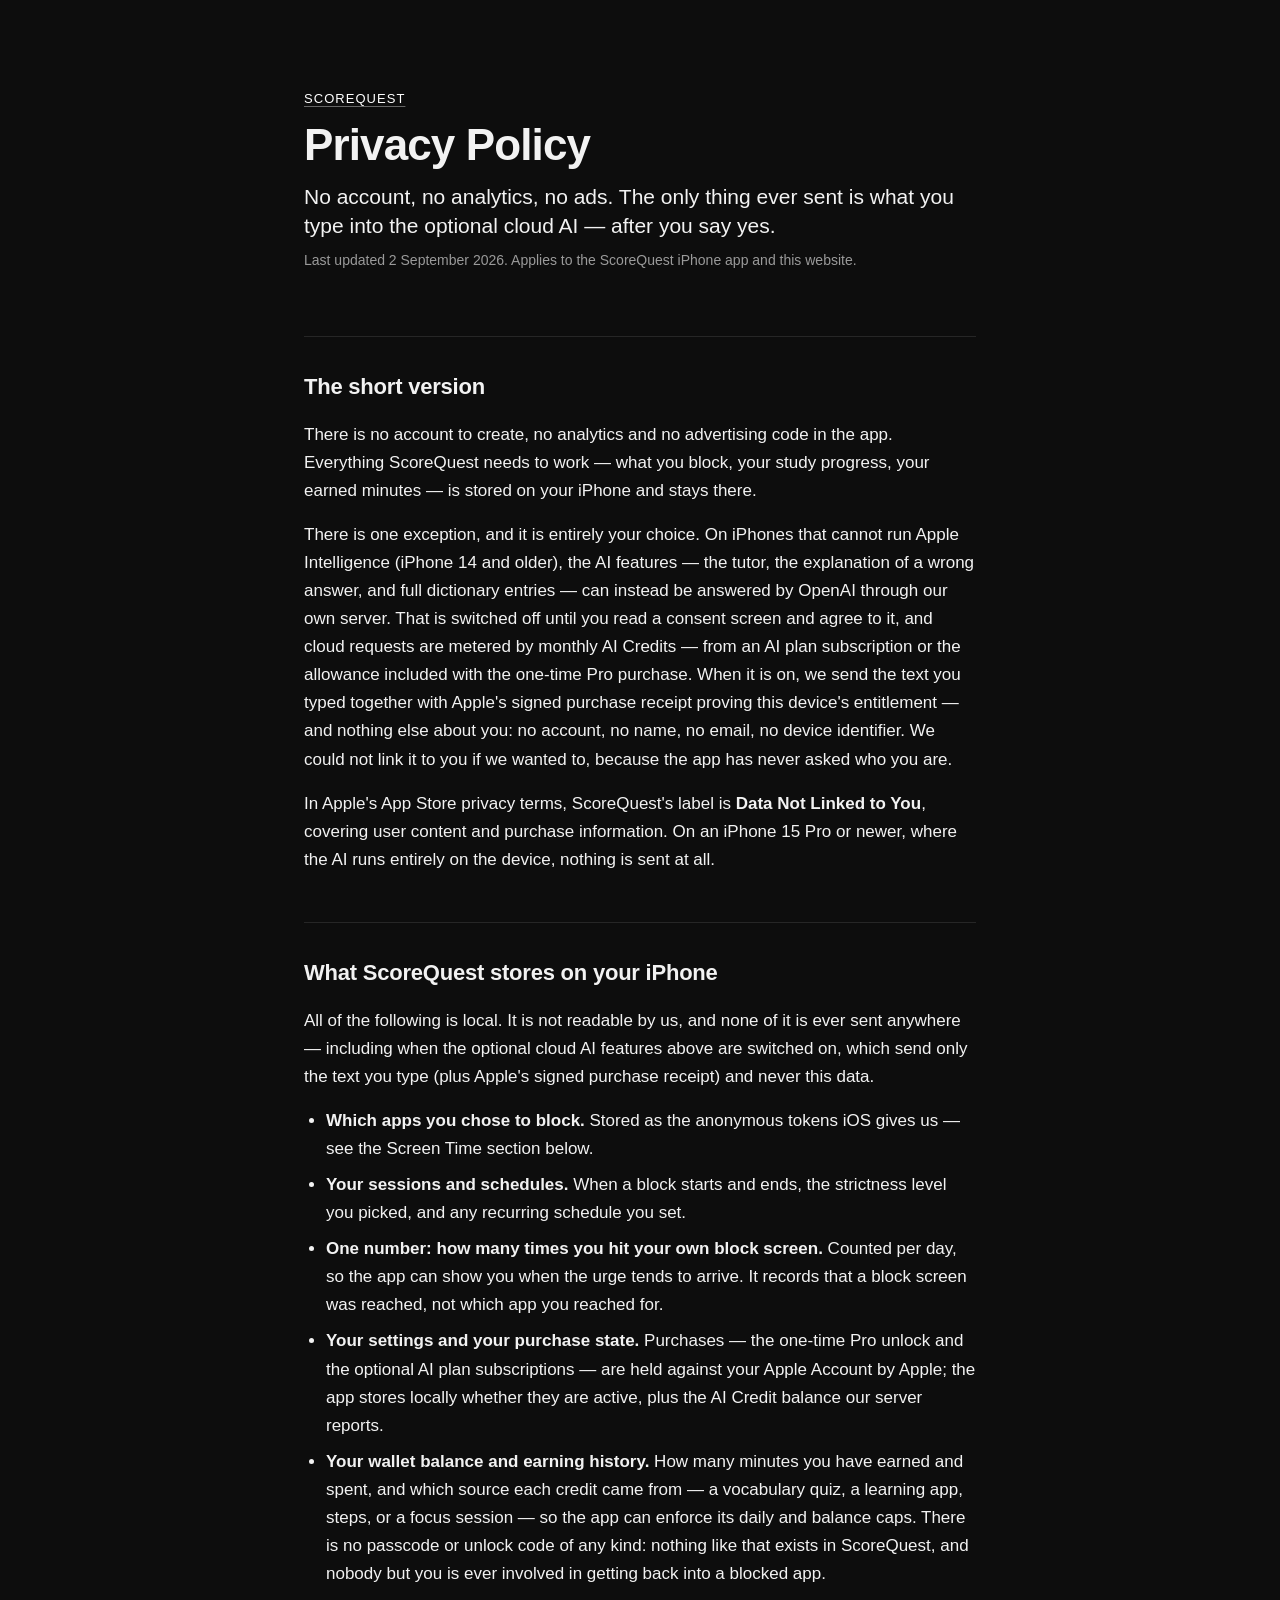
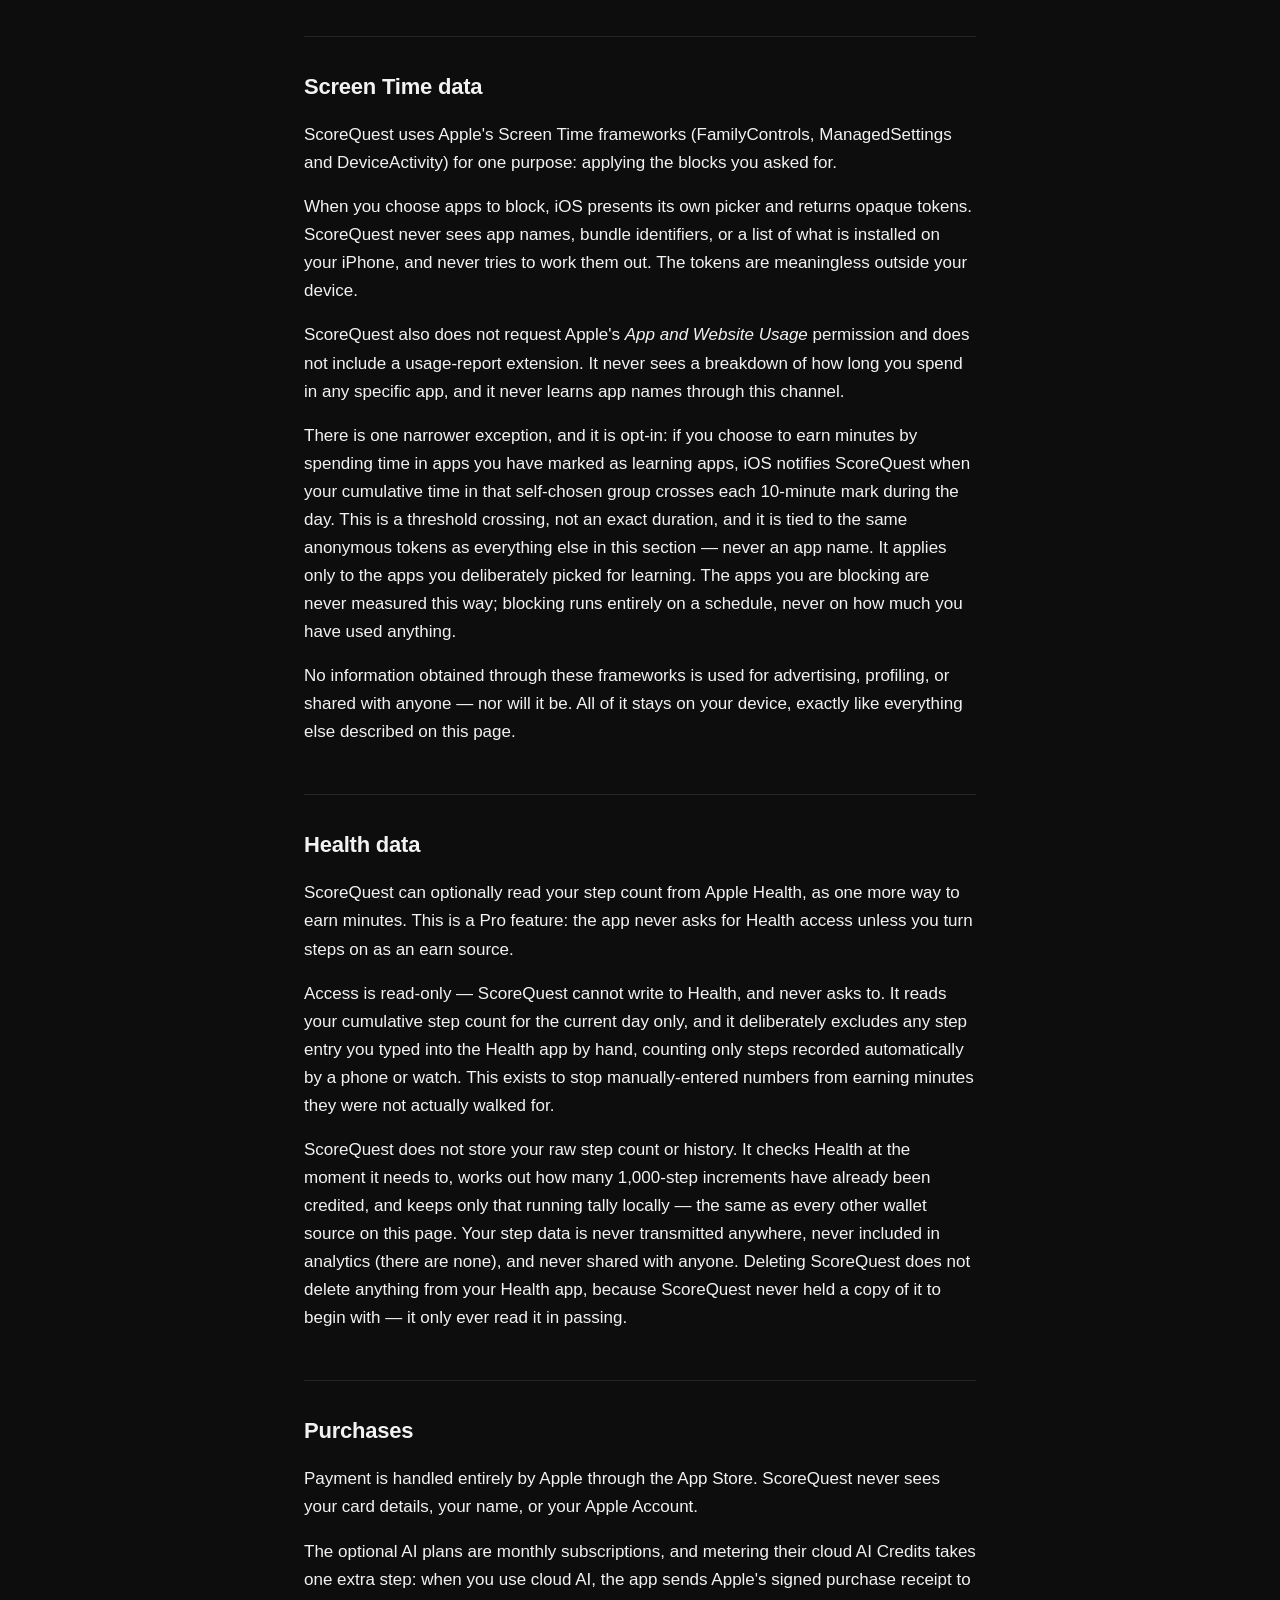
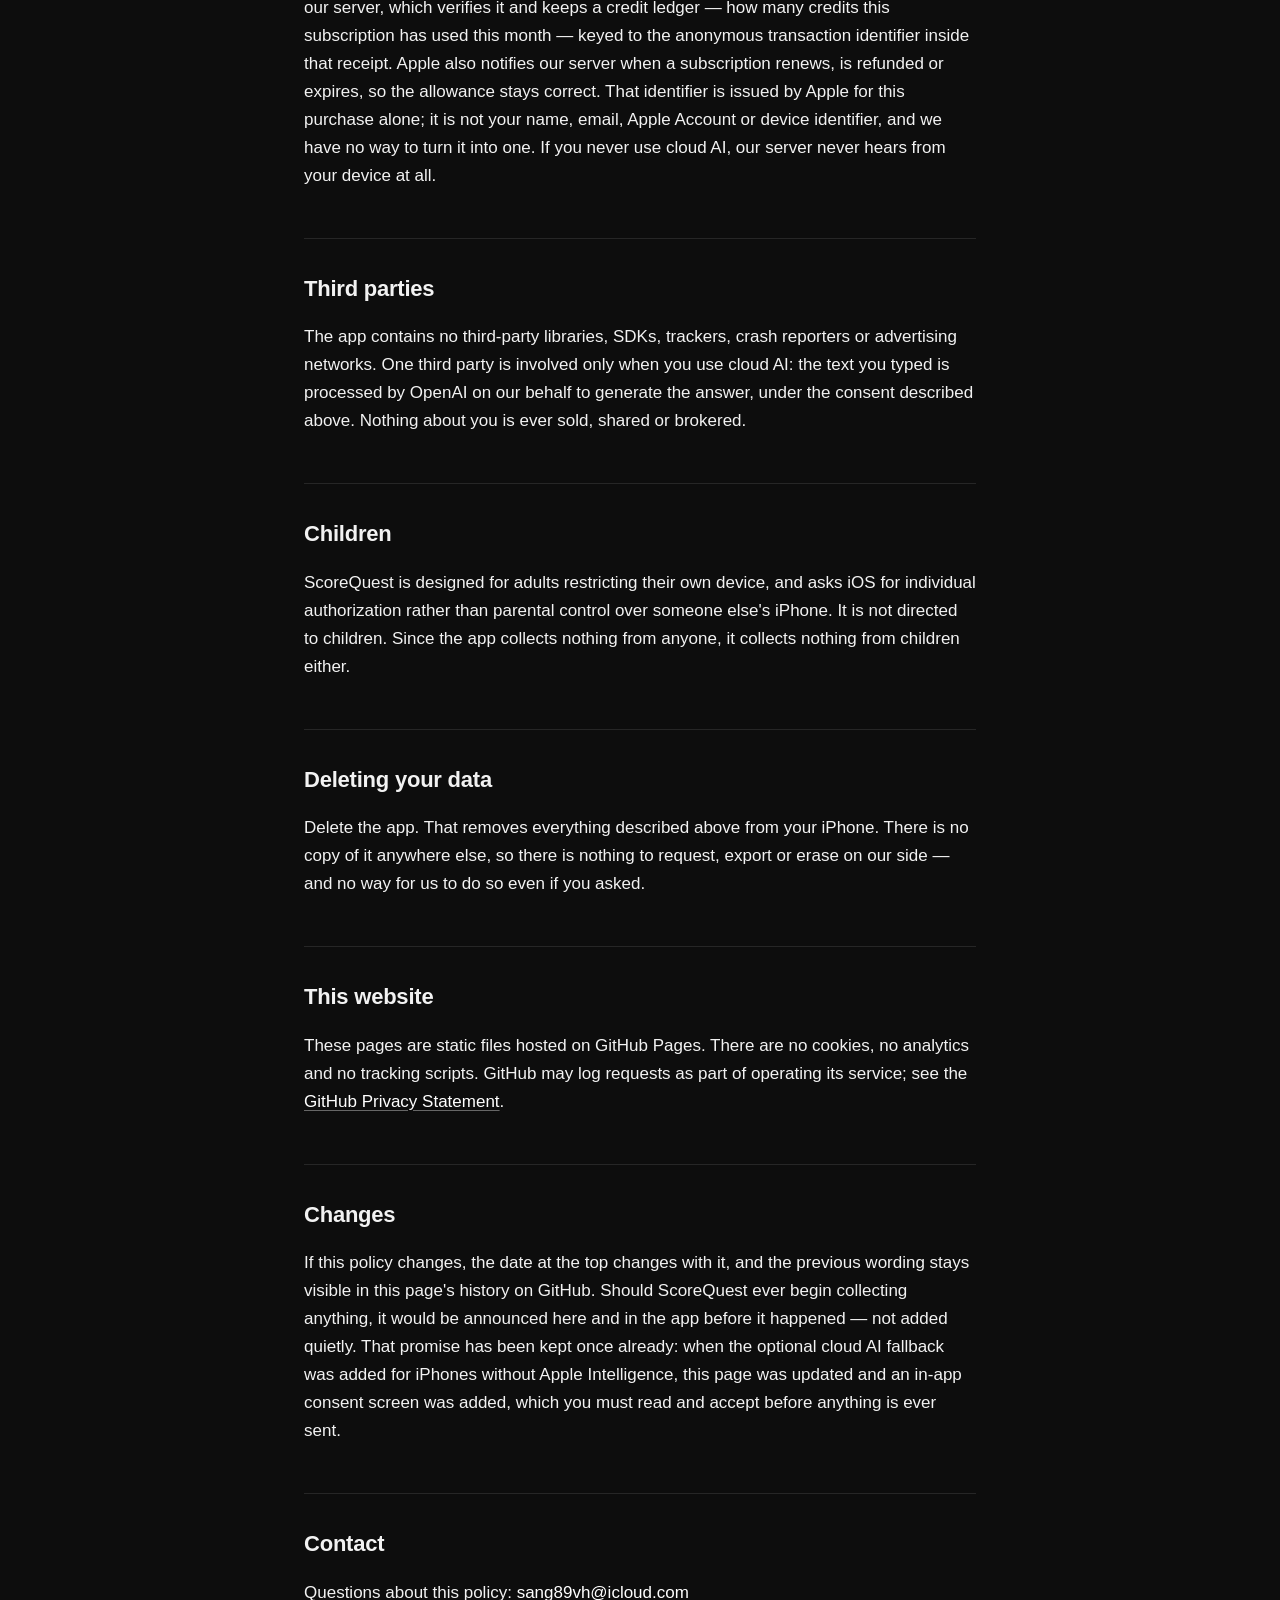
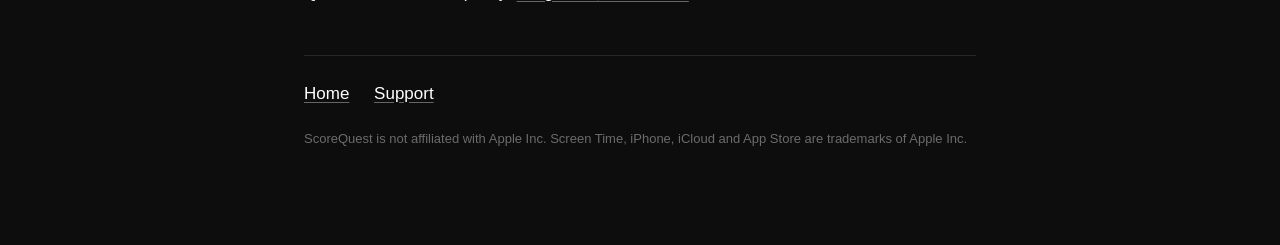
==== privacy.html @ 9ccc1c62 "ScoreQuest site: TOEIC repositioning, AI plans, updated privacy policy" ====
<!-- machine-drafted copy, updated 2026-09-02 for the AI-credit subscriptions; owner review welcome before submission -->
<!DOCTYPE html>
<html lang="en">
<head>
<meta charset="utf-8">
<meta name="viewport" content="width=device-width, initial-scale=1">
<title>Privacy Policy — ScoreQuest</title>
<meta name="description" content="ScoreQuest has no account, no analytics and no advertising. The only thing ever sent is the text you type into its optional cloud AI features.">
<link rel="stylesheet" href="style.css">
</head>
<body>

<main>

  <header>
    <p class="eyebrow"><a href="index.html">ScoreQuest</a></p>
    <h1>Privacy Policy</h1>
    <p class="tagline">No account, no analytics, no ads. The only thing ever sent is what you type into the optional cloud AI — after you say yes.</p>
    <p class="updated">Last updated 2 September 2026. Applies to the ScoreQuest iPhone app and this website.</p>
  </header>

  <section>
    <h2>The short version</h2>
    <p>
      There is no account to create, no analytics and no advertising code in the
      app. Everything ScoreQuest needs to work — what you block, your study
      progress, your earned minutes — is stored on your iPhone and stays there.
    </p>
    <p>
      There is one exception, and it is entirely your choice. On iPhones that
      cannot run Apple Intelligence (iPhone 14 and older), the AI features — the
      tutor, the explanation of a wrong answer, and full dictionary entries — can
      instead be answered by OpenAI through our own server. That is switched off
      until you read a consent screen and agree to it, and cloud requests are
      metered by monthly AI Credits — from an AI plan subscription or the
      allowance included with the one-time Pro purchase. When it is on, we send
      the text you typed together with Apple's signed purchase receipt proving
      this device's entitlement — and nothing else about you: no account, no
      name, no email, no device identifier. We could not link it to you if we
      wanted to, because the app has never asked who you are.
    </p>
    <p>
      In Apple's App Store privacy terms, ScoreQuest's label is <strong>Data Not
      Linked to You</strong>, covering user content and purchase information. On
      an iPhone 15 Pro or newer, where the AI runs entirely on the device,
      nothing is sent at all.
    </p>
  </section>

  <section>
    <h2>What ScoreQuest stores on your iPhone</h2>
    <p>
      All of the following is local. It is not readable by us, and none of it is
      ever sent anywhere — including when the optional cloud AI features above
      are switched on, which send only the text you type (plus Apple's signed
      purchase receipt) and never this data.
    </p>
    <ul>
      <li>
        <strong>Which apps you chose to block.</strong> Stored as the anonymous tokens
        iOS gives us — see the Screen Time section below.
      </li>
      <li>
        <strong>Your sessions and schedules.</strong> When a block starts and ends, the
        strictness level you picked, and any recurring schedule you set.
      </li>
      <li>
        <strong>One number: how many times you hit your own block screen.</strong>
        Counted per day, so the app can show you when the urge tends to arrive. It
        records that a block screen was reached, not which app you reached for.
      </li>
      <li>
        <strong>Your settings and your purchase state.</strong> Purchases — the
        one-time Pro unlock and the optional AI plan subscriptions — are held
        against your Apple Account by Apple; the app stores locally whether they
        are active, plus the AI Credit balance our server reports.
      </li>
      <li>
        <strong>Your wallet balance and earning history.</strong> How many minutes you
        have earned and spent, and which source each credit came from — a vocabulary
        quiz, a learning app, steps, or a focus session — so the app can enforce its
        daily and balance caps. There is no passcode or unlock code of any kind: nothing
        like that exists in ScoreQuest, and nobody but you is ever involved in getting
        back into a blocked app.
      </li>
    </ul>
  </section>

  <section>
    <h2>Screen Time data</h2>
    <p>
      ScoreQuest uses Apple's Screen Time frameworks (FamilyControls, ManagedSettings and
      DeviceActivity) for one purpose: applying the blocks you asked for.
    </p>
    <p>
      When you choose apps to block, iOS presents its own picker and returns opaque
      tokens. ScoreQuest never sees app names, bundle identifiers, or a list of what is
      installed on your iPhone, and never tries to work them out. The tokens are
      meaningless outside your device.
    </p>
    <p>
      ScoreQuest also does not request Apple's <em>App and Website Usage</em> permission
      and does not include a usage-report extension. It never sees a breakdown of how long
      you spend in any specific app, and it never learns app names through this channel.
    </p>
    <p>
      There is one narrower exception, and it is opt-in: if you choose to earn minutes by
      spending time in apps you have marked as learning apps, iOS notifies ScoreQuest
      when your cumulative time in that self-chosen group crosses each 10-minute mark
      during the day. This is a threshold crossing, not an exact duration, and it is tied
      to the same anonymous tokens as everything else in this section — never an app name.
      It applies only to the apps you deliberately picked for learning. The apps you are
      blocking are never measured this way; blocking runs entirely on a schedule, never on
      how much you have used anything.
    </p>
    <p>
      No information obtained through these frameworks is used for advertising,
      profiling, or shared with anyone — nor will it be. All of it stays on your device,
      exactly like everything else described on this page.
    </p>
  </section>

  <section>
    <h2>Health data</h2>
    <p>
      ScoreQuest can optionally read your step count from Apple Health, as one more way
      to earn minutes. This is a Pro feature: the app never asks for Health access unless
      you turn steps on as an earn source.
    </p>
    <p>
      Access is read-only — ScoreQuest cannot write to Health, and never asks to. It
      reads your cumulative step count for the current day only, and it deliberately
      excludes any step entry you typed into the Health app by hand, counting only steps
      recorded automatically by a phone or watch. This exists to stop manually-entered
      numbers from earning minutes they were not actually walked for.
    </p>
    <p>
      ScoreQuest does not store your raw step count or history. It checks Health at the
      moment it needs to, works out how many 1,000-step increments have already been
      credited, and keeps only that running tally locally — the same as every other
      wallet source on this page. Your step data is never transmitted anywhere, never
      included in analytics (there are none), and never shared with anyone. Deleting
      ScoreQuest does not delete anything from your Health app, because ScoreQuest
      never held a copy of it to begin with — it only ever read it in passing.
    </p>
  </section>

  <section>
    <h2>Purchases</h2>
    <p>
      Payment is handled entirely by Apple through the App Store. ScoreQuest never sees
      your card details, your name, or your Apple Account.
    </p>
    <p>
      The optional AI plans are monthly subscriptions, and metering their cloud AI
      Credits takes one extra step: when you use cloud AI, the app sends Apple's
      signed purchase receipt to our server, which verifies it and keeps a credit
      ledger — how many credits this subscription has used this month — keyed to the
      anonymous transaction identifier inside that receipt. Apple also notifies our
      server when a subscription renews, is refunded or expires, so the allowance
      stays correct. That identifier is issued by Apple for this purchase alone; it
      is not your name, email, Apple Account or device identifier, and we have no
      way to turn it into one. If you never use cloud AI, our server never hears
      from your device at all.
    </p>
  </section>

  <section>
    <h2>Third parties</h2>
    <p>
      The app contains no third-party libraries, SDKs, trackers, crash reporters or
      advertising networks. One third party is involved only when you use cloud AI:
      the text you typed is processed by OpenAI on our behalf to generate the answer,
      under the consent described above. Nothing about you is ever sold, shared or
      brokered.
    </p>
  </section>

  <section>
    <h2>Children</h2>
    <p>
      ScoreQuest is designed for adults restricting their own device, and asks iOS for
      individual authorization rather than parental control over someone else's
      iPhone. It is not directed to children. Since the app collects nothing from
      anyone, it collects nothing from children either.
    </p>
  </section>

  <section>
    <h2>Deleting your data</h2>
    <p>
      Delete the app. That removes everything described above from your iPhone. There
      is no copy of it anywhere else, so there is nothing to request, export or erase
      on our side — and no way for us to do so even if you asked.
    </p>
  </section>

  <section>
    <h2>This website</h2>
    <p>
      These pages are static files hosted on GitHub Pages. There are no cookies, no
      analytics and no tracking scripts. GitHub may log requests as part of operating
      its service; see the
      <a href="https://docs.github.com/site-policy/privacy-policies/github-general-privacy-statement">GitHub Privacy Statement</a>.
    </p>
  </section>

  <section>
    <h2>Changes</h2>
    <p>
      If this policy changes, the date at the top changes with it, and the previous
      wording stays visible in this page's history on GitHub. Should ScoreQuest ever
      begin collecting anything, it would be announced here and in the app before it
      happened — not added quietly. That promise has been kept once already: when the
      optional cloud AI fallback was added for iPhones without Apple Intelligence,
      this page was updated and an in-app consent screen was added, which you must
      read and accept before anything is ever sent.
    </p>
  </section>

  <section>
    <h2>Contact</h2>
    <p>
      Questions about this policy: <a href="mailto:sang89vh@icloud.com">sang89vh@icloud.com</a>
    </p>
  </section>

  <footer>
    <nav>
      <a href="index.html">Home</a>
      <a href="support.html">Support</a>
    </nav>
    <p class="fine">ScoreQuest is not affiliated with Apple Inc. Screen Time, iPhone, iCloud and App Store are trademarks of Apple Inc.</p>
  </footer>

</main>

</body>
</html>
---- style.css ----
/* One stylesheet for all three pages. No build step, no dependencies. */

:root {
  --bg: #0d0d0d;
  --fg: #f2f2f2;
  --muted: #9a9a9a;
  --rule: #262626;
  --link: #ffffff;
}

* { box-sizing: border-box; }

html {
  -webkit-text-size-adjust: 100%;
}

body {
  margin: 0;
  padding: 0 24px 96px;
  background: var(--bg);
  color: var(--fg);
  font: 17px/1.65 -apple-system, BlinkMacSystemFont, "Segoe UI", Roboto, Helvetica, Arial, sans-serif;
  -webkit-font-smoothing: antialiased;
}

main {
  max-width: 42rem;
  margin: 0 auto;
}

header {
  padding: 88px 0 16px;
}

.eyebrow {
  margin: 0 0 12px;
  color: var(--muted);
  font-size: 13px;
  letter-spacing: 0.08em;
  text-transform: uppercase;
}

h1 {
  margin: 0;
  font-size: 44px;
  line-height: 1.1;
  letter-spacing: -0.02em;
  font-weight: 700;
}

.tagline {
  margin: 12px 0 0;
  font-size: 21px;
  line-height: 1.4;
  color: var(--fg);
}

.status {
  margin: 20px 0 0;
  display: inline-block;
  padding: 5px 11px;
  border: 1px solid var(--rule);
  border-radius: 999px;
  color: var(--muted);
  font-size: 13px;
}

section {
  border-top: 1px solid var(--rule);
  margin-top: 48px;
  padding-top: 32px;
}

h2 {
  margin: 0 0 16px;
  font-size: 22px;
  letter-spacing: -0.01em;
  font-weight: 650;
}

h3 {
  margin: 32px 0 8px;
  font-size: 17px;
  font-weight: 650;
}

p { margin: 0 0 16px; }
p:last-child { margin-bottom: 0; }

ul {
  margin: 0 0 16px;
  padding-left: 22px;
}

li { margin-bottom: 8px; }

strong { font-weight: 650; }

a {
  color: var(--link);
  text-decoration: underline;
  text-underline-offset: 3px;
  text-decoration-color: #666;
}

a:hover { text-decoration-color: var(--link); }

/* Honest limits — set apart, not hidden. */
.limits p { color: var(--muted); }

/* Visible to screen readers only — for the empty corner cell of the comparison
   table, which needs a name it would be noise to draw. */
.sr-only {
  position: absolute;
  width: 1px;
  height: 1px;
  overflow: hidden;
  clip: rect(0 0 0 0);
  clip-path: inset(50%);
  white-space: nowrap;
}

/* Comparison table. A real table while there is room for one; below 700px each
   row restacks into a labelled block, because three columns of prose is not
   something a 375px screen can hold. The labels come from data-col so the
   stacked version still says which side it is quoting. */
.compare table {
  width: 100%;
  border-collapse: collapse;
  margin: 0;
  font-size: 15px;
  line-height: 1.55;
}

.compare th,
.compare td {
  border-top: 1px solid var(--rule);
  padding: 13px 16px 13px 0;
  text-align: left;
  vertical-align: top;
}

.compare thead th {
  border-top: 0;
  padding-top: 0;
  color: var(--muted);
  font-size: 13px;
  font-weight: 650;
  letter-spacing: 0.04em;
  text-transform: uppercase;
}

.compare tbody th {
  width: 28%;
  font-weight: 650;
}

.compare th:last-child,
.compare td:last-child { padding-right: 0; }

/* The row the whole page turns on. Background only — deliberately NOT dimming
   the Screen Time cell. Greying out the other side in the one row that decides
   the sale is the kind of thumb-on-the-scale this page spends §9.3 arguing
   against; the bold "You." / "Someone else." carries the contrast honestly. */
.compare tr.key th,
.compare tr.key td { background: #151515; }

/* §9.3 — this has to read at full size and full contrast. A comparison that
   only ever wins is one nobody believes. */
.compare h3 { margin-top: 40px; }

@media (max-width: 700px) {
  .compare table,
  .compare tbody,
  .compare tr,
  .compare th,
  .compare td { display: block; }

  .compare thead { display: none; }

  .compare tr {
    border-top: 1px solid var(--rule);
    padding: 18px 0 6px;
  }

  .compare tbody th {
    width: auto;
    border-top: 0;
    padding: 0 0 12px;
    font-size: 17px;
  }

  .compare td {
    border-top: 0;
    padding: 0 0 14px;
  }

  .compare tr.key th,
  .compare tr.key td { background: none; }

  .compare td::before {
    content: attr(data-col);
    display: block;
    margin-bottom: 3px;
    color: var(--muted);
    font-size: 12px;
    letter-spacing: 0.06em;
    text-transform: uppercase;
  }
}

.updated {
  color: var(--muted);
  font-size: 14px;
  margin-top: 8px;
}

footer {
  border-top: 1px solid var(--rule);
  margin-top: 48px;
  padding-top: 24px;
}

footer nav a { margin-right: 20px; }

.fine {
  margin-top: 20px;
  color: #6b6b6b;
  font-size: 13px;
}

@media (max-width: 480px) {
  header { padding-top: 56px; }
  h1 { font-size: 34px; }
  .tagline { font-size: 19px; }
}
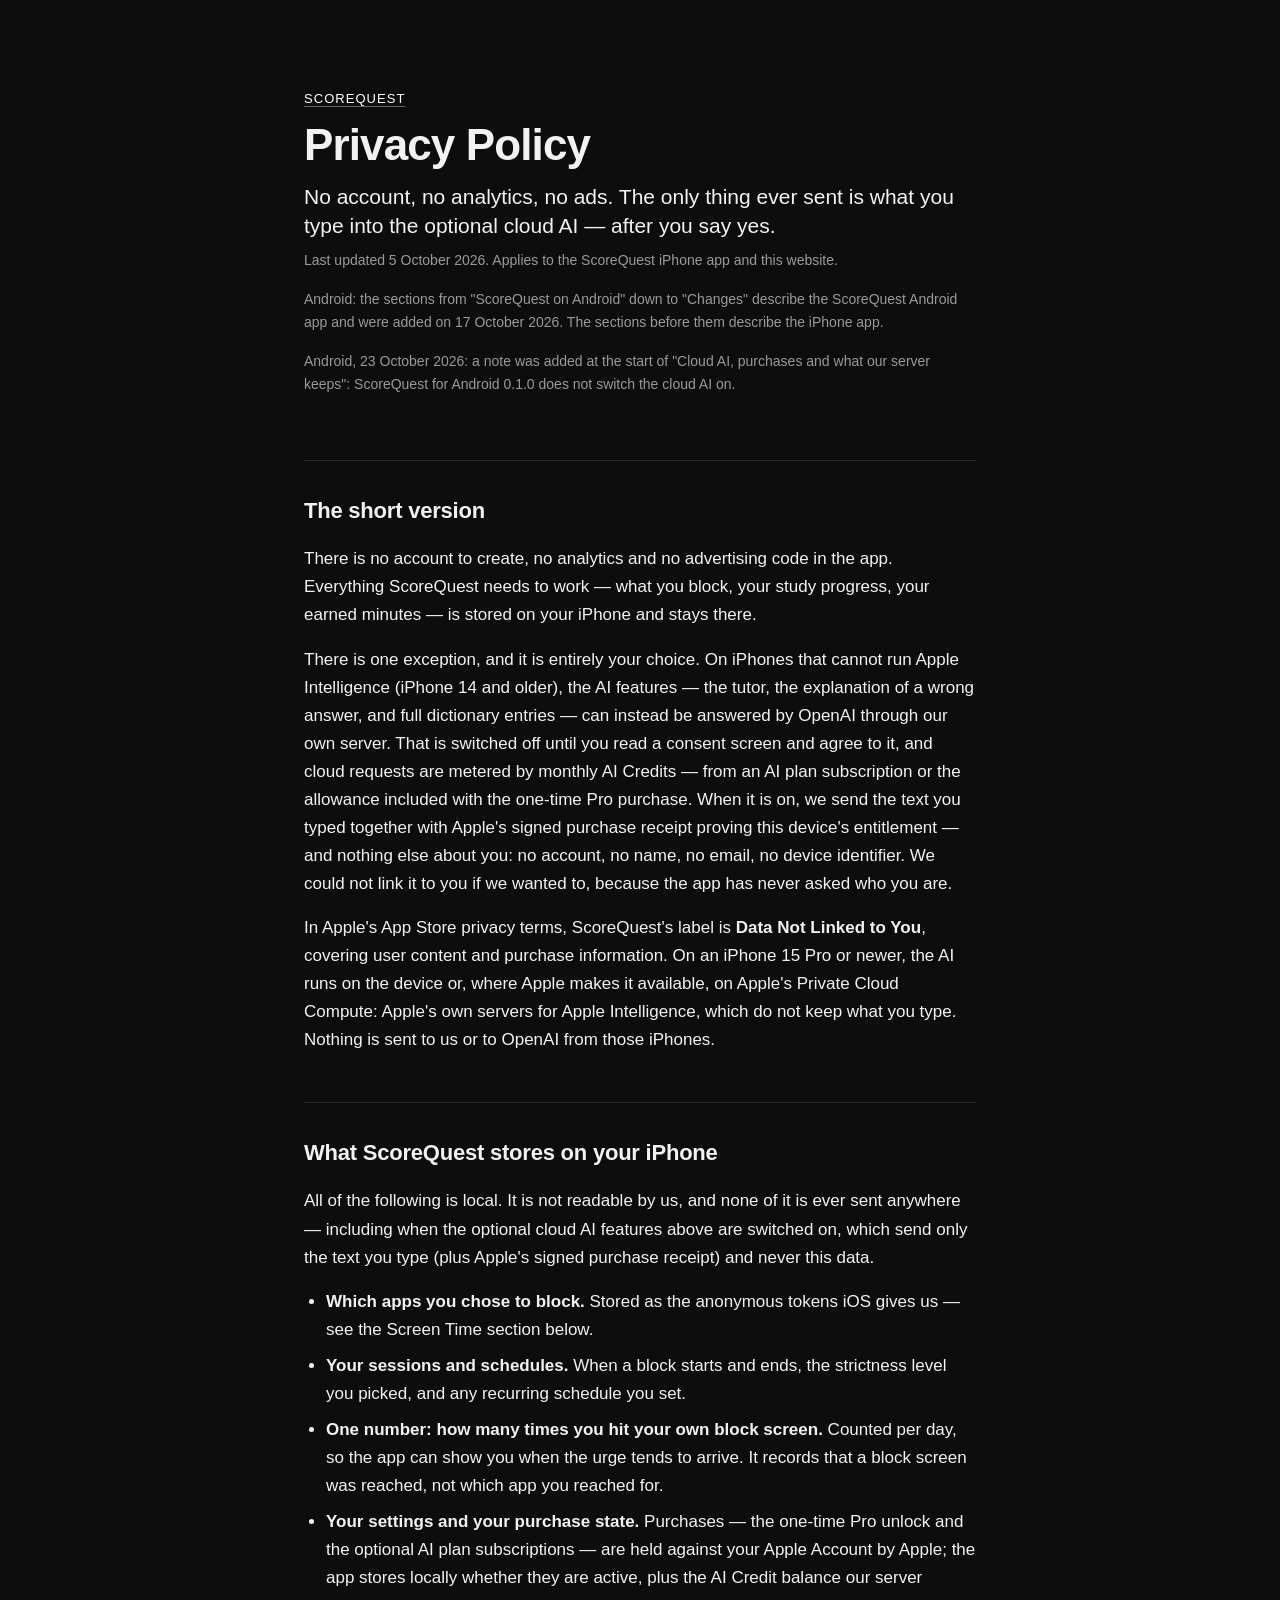
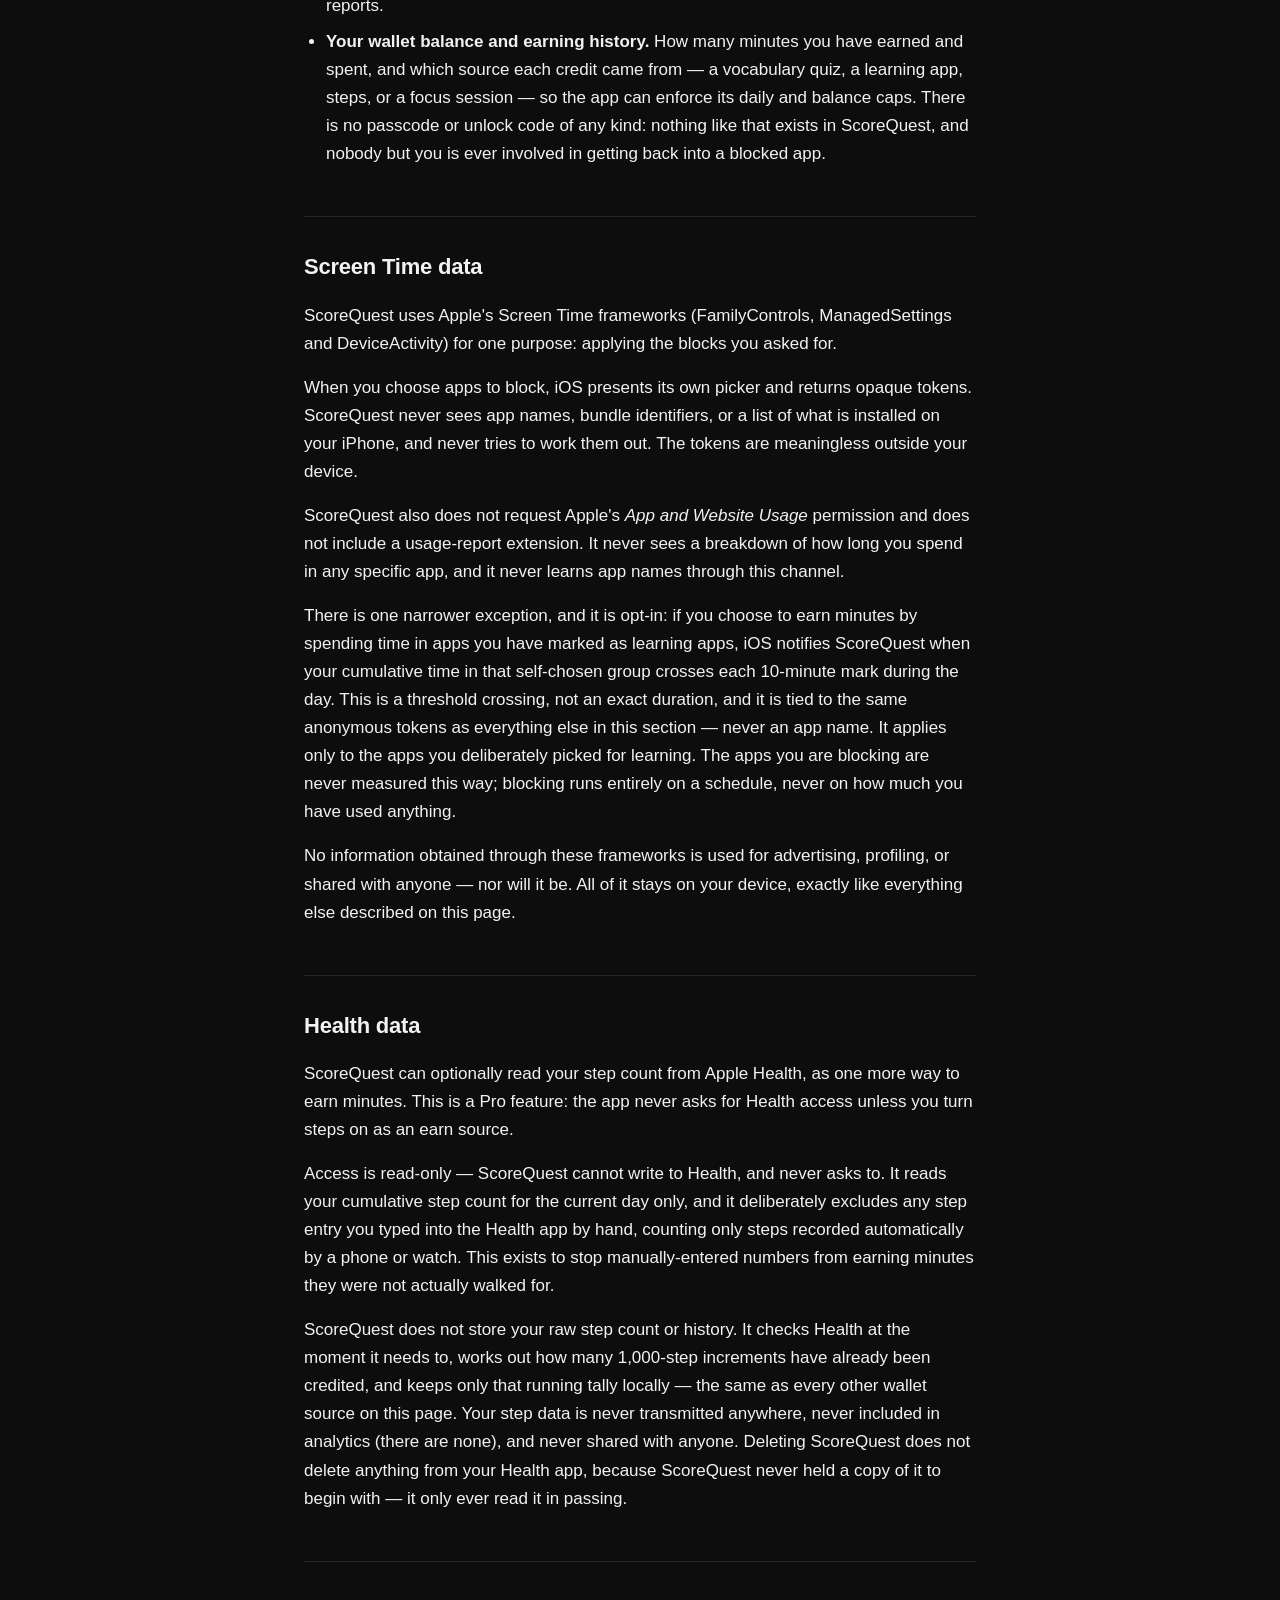
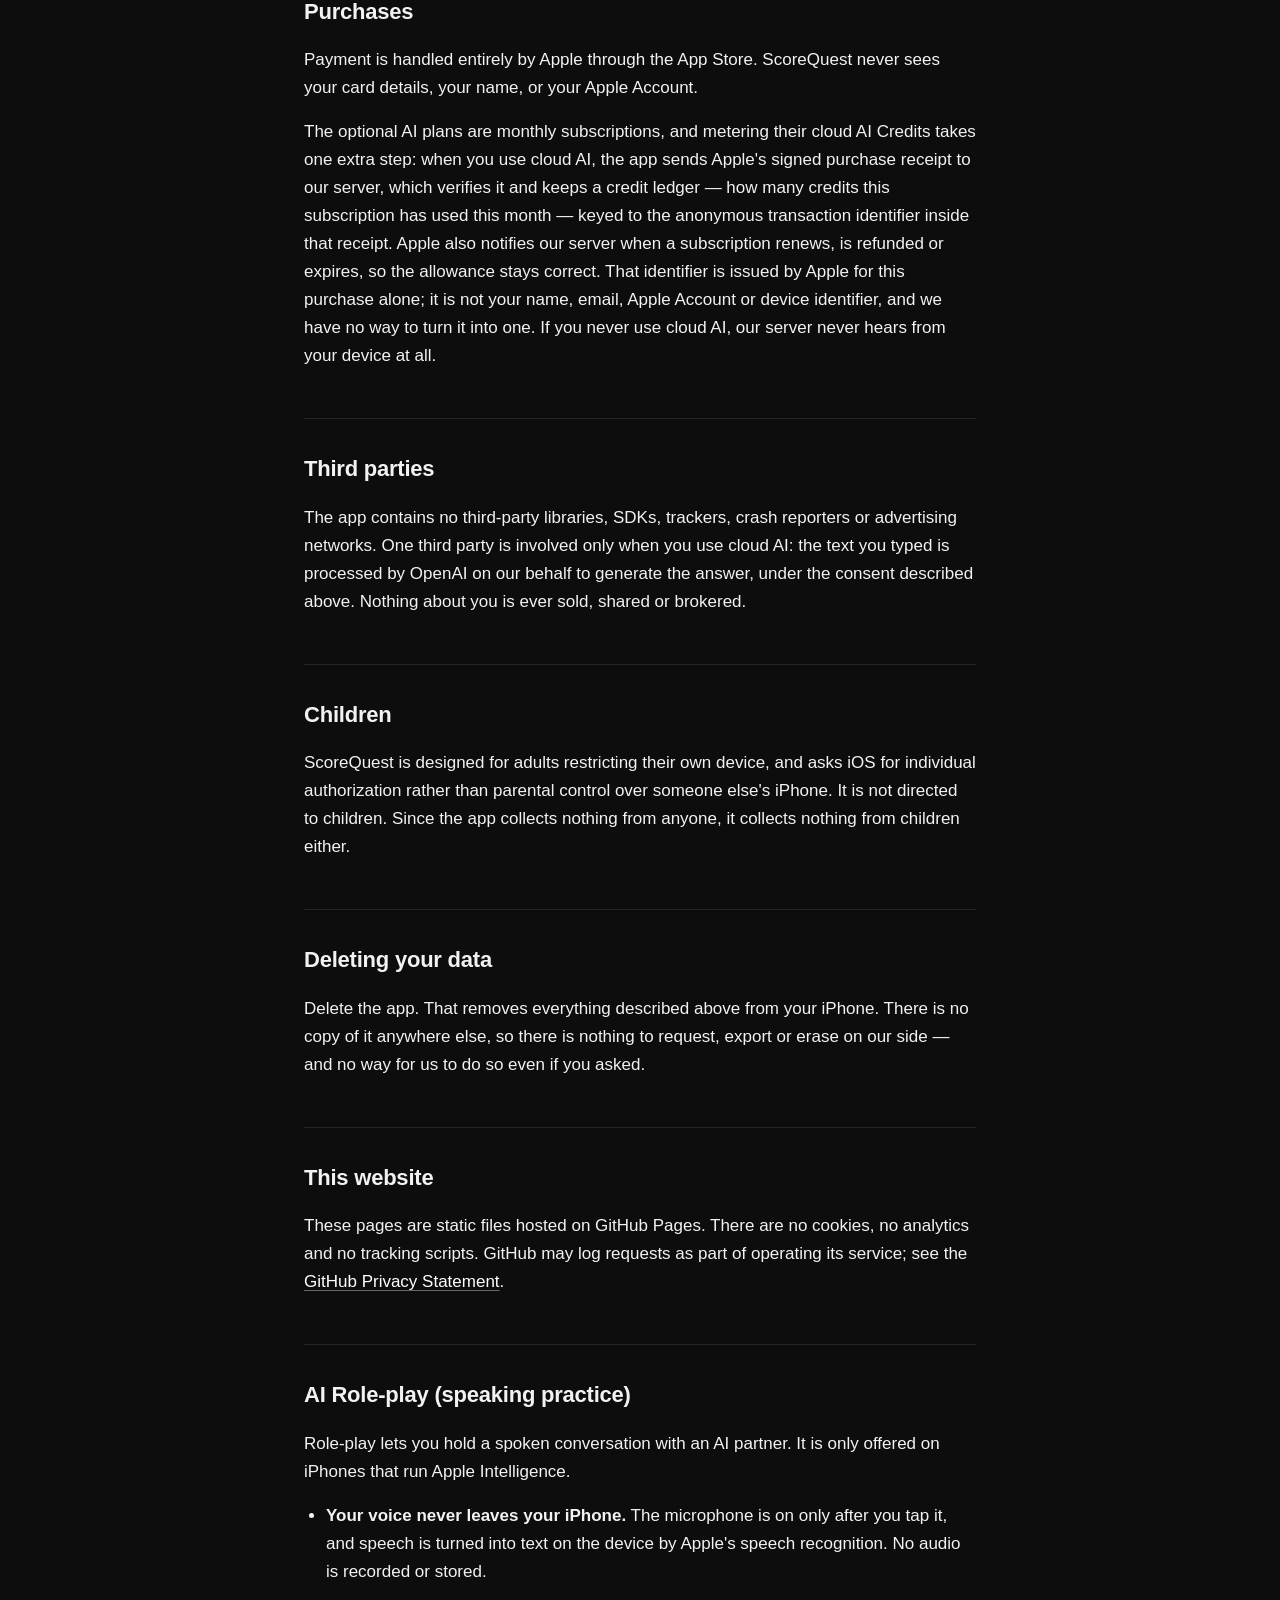
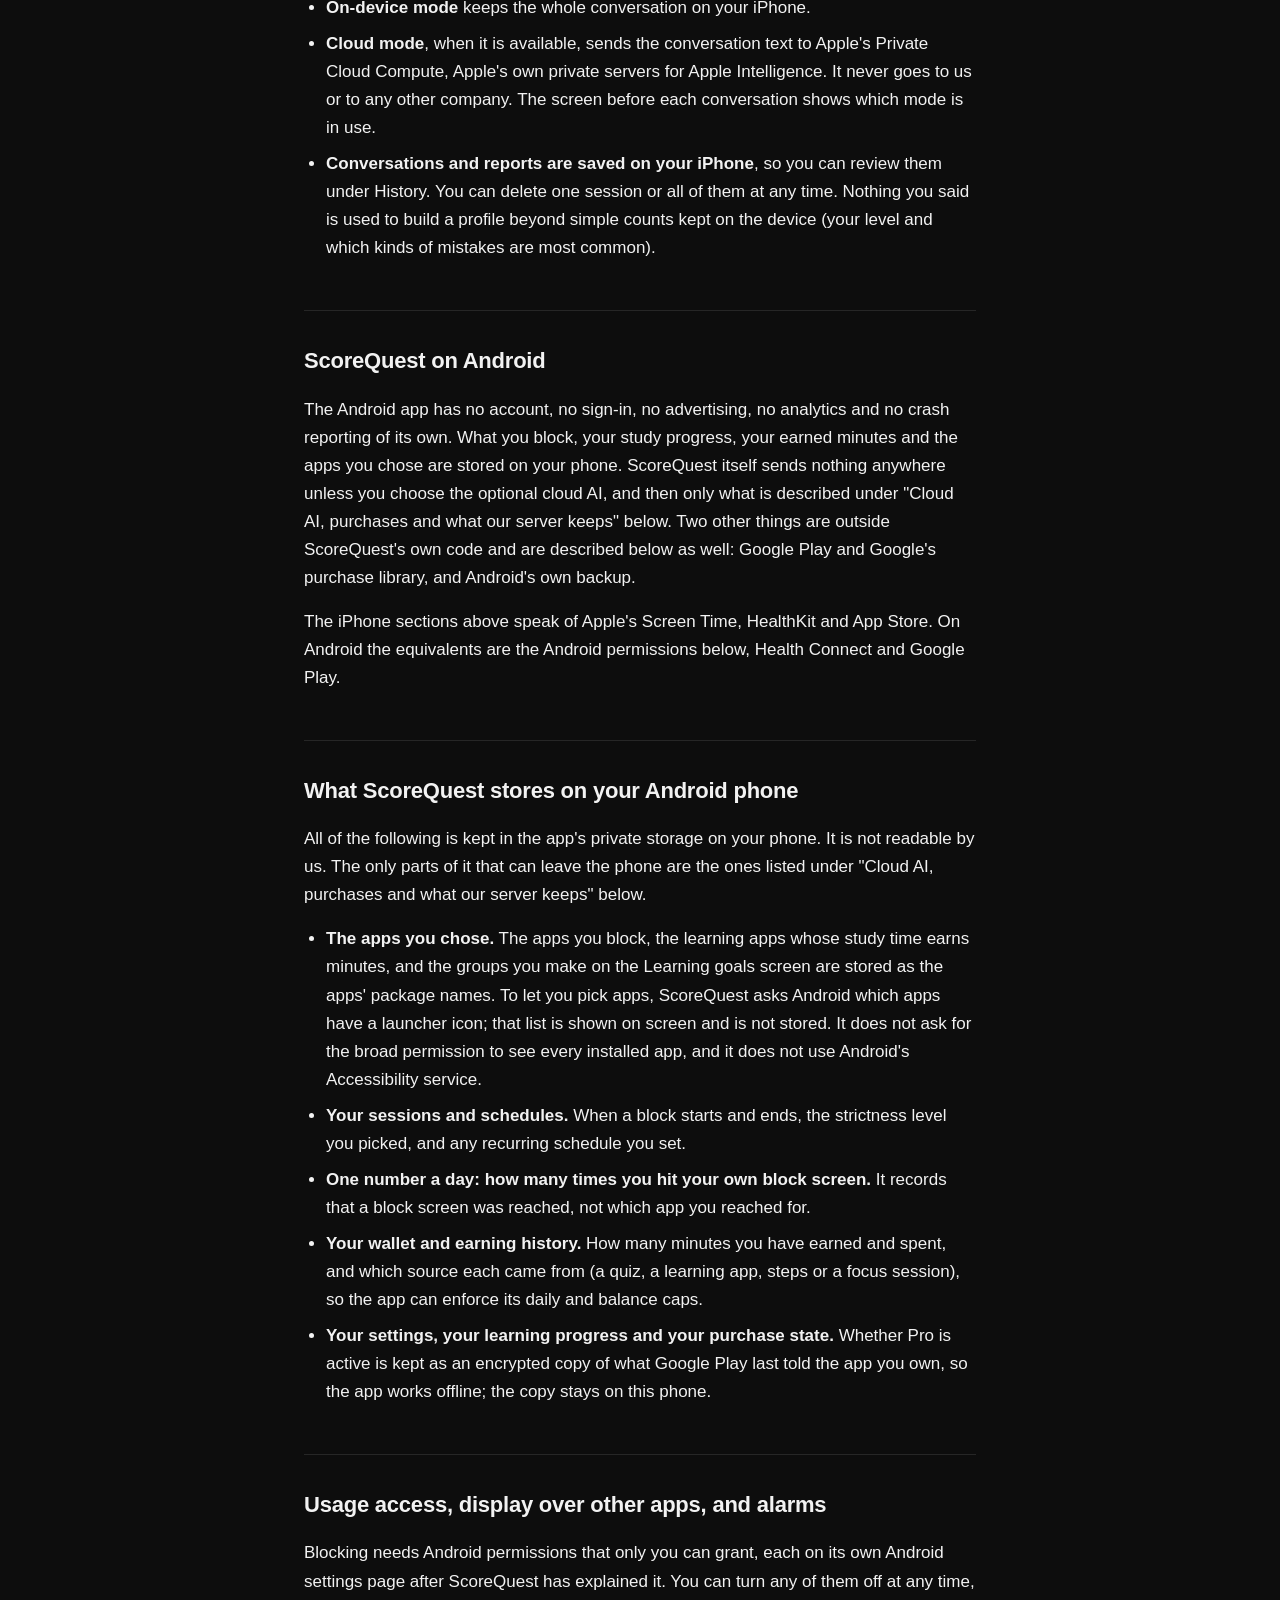
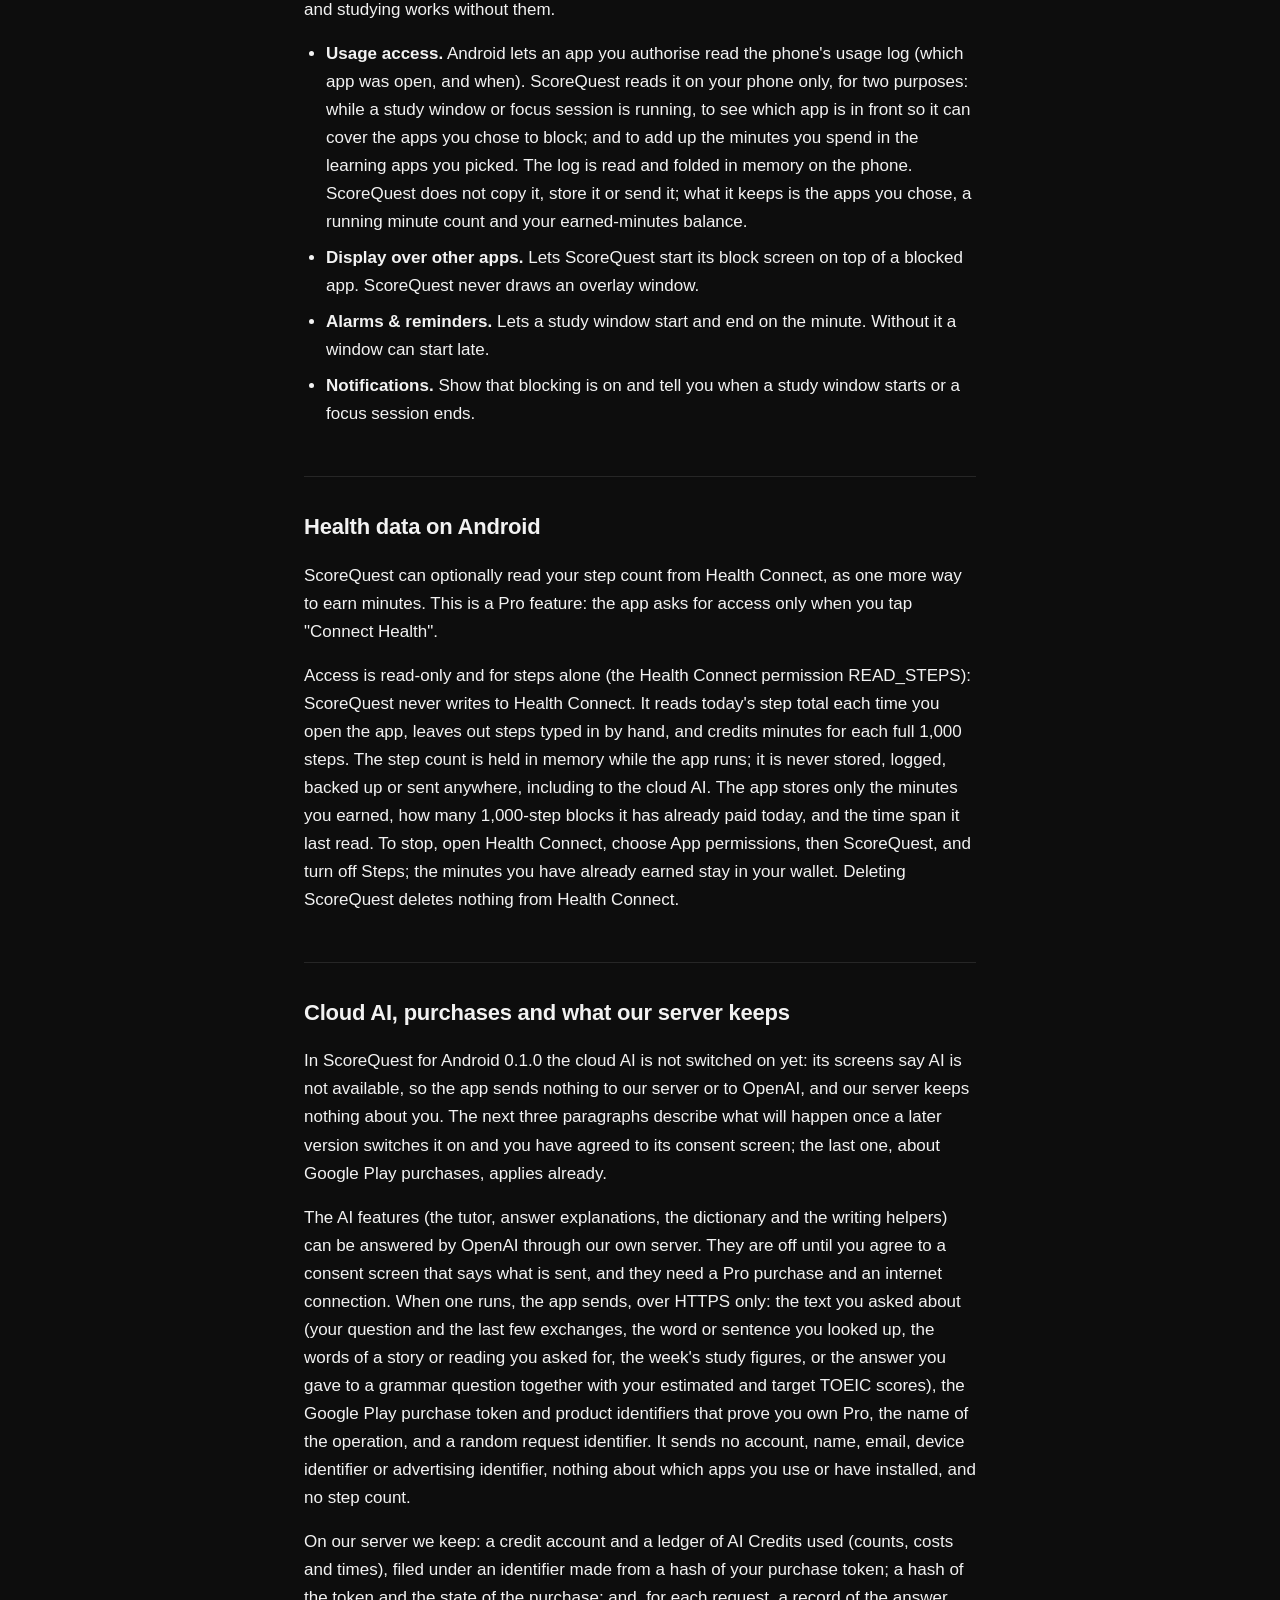
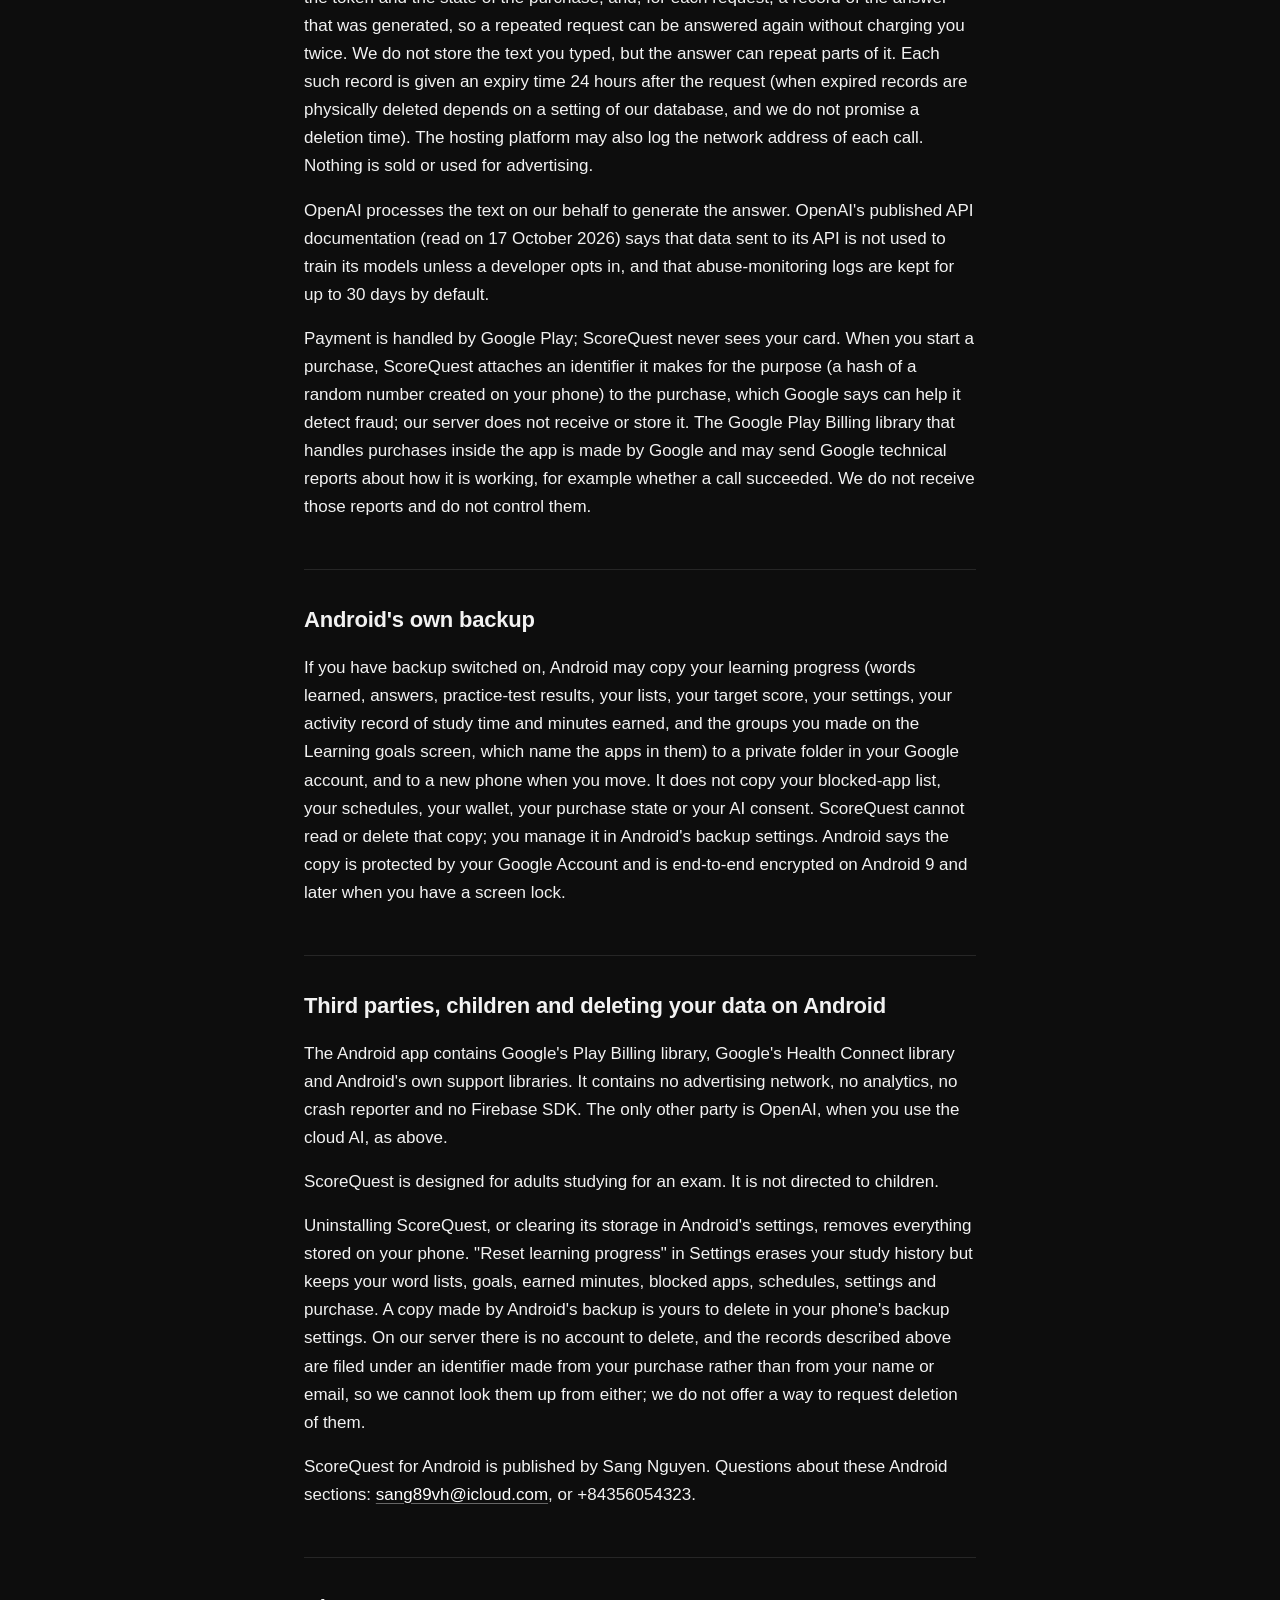
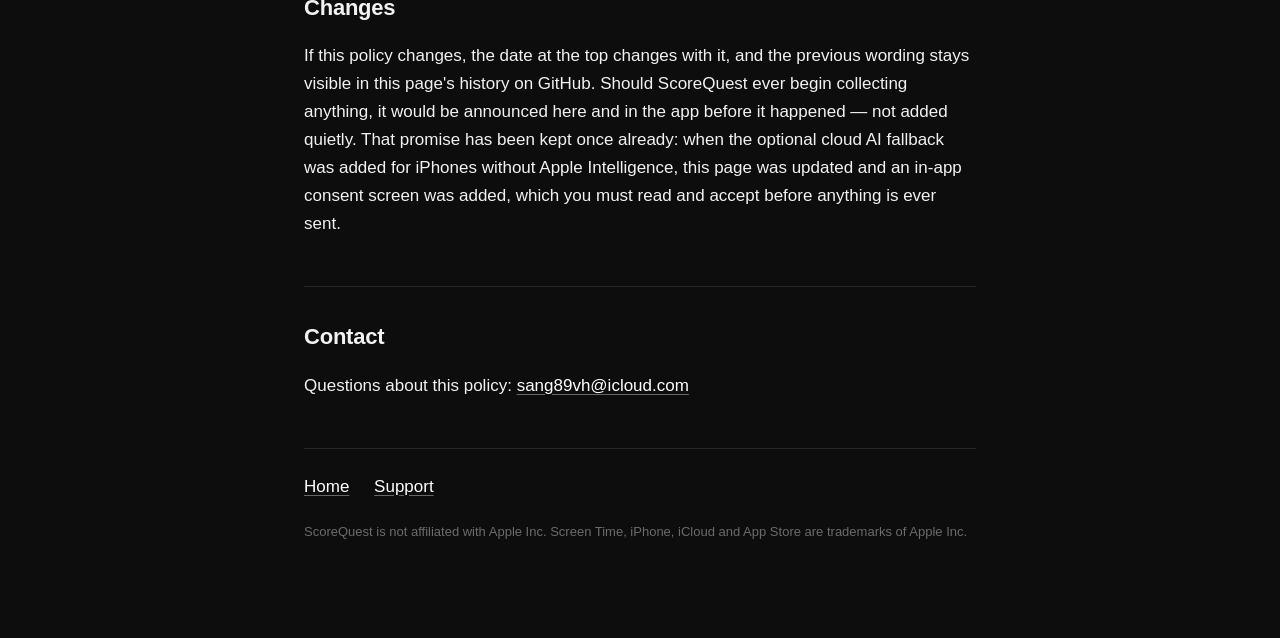
==== commit 887b96f3: "Privacy policy: Android sections, Private Cloud Compute and Role-play wording, Android 0.1.0 cloud A" ====
--- a/privacy.html
+++ b/privacy.html
@@ -1,4 +1,3 @@
-<!-- machine-drafted copy, updated 2026-09-02 for the AI-credit subscriptions; owner review welcome before submission -->
 <!DOCTYPE html>
 <html lang="en">
 <head>
@@ -16,7 +15,9 @@
     <p class="eyebrow"><a href="index.html">ScoreQuest</a></p>
     <h1>Privacy Policy</h1>
     <p class="tagline">No account, no analytics, no ads. The only thing ever sent is what you type into the optional cloud AI — after you say yes.</p>
-    <p class="updated">Last updated 2 September 2026. Applies to the ScoreQuest iPhone app and this website.</p>
+    <p class="updated">Last updated 5 October 2026. Applies to the ScoreQuest iPhone app and this website.</p>
+    <p class="updated">Android: the sections from "ScoreQuest on Android" down to "Changes" describe the ScoreQuest Android app and were added on 17 October 2026. The sections before them describe the iPhone app.</p>
+    <p class="updated">Android, 23 October 2026: a note was added at the start of "Cloud AI, purchases and what our server keeps": ScoreQuest for Android 0.1.0 does not switch the cloud AI on.</p>
   </header>
 
   <section>
@@ -42,8 +43,10 @@
     <p>
       In Apple's App Store privacy terms, ScoreQuest's label is <strong>Data Not
       Linked to You</strong>, covering user content and purchase information. On
-      an iPhone 15 Pro or newer, where the AI runs entirely on the device,
-      nothing is sent at all.
+      an iPhone 15 Pro or newer, the AI runs on the device or, where Apple makes
+      it available, on Apple's Private Cloud Compute: Apple's own servers for
+      Apple Intelligence, which do not keep what you type. Nothing is sent to us
+      or to OpenAI from those iPhones.
     </p>
   </section>
 
@@ -206,6 +209,254 @@
   </section>
 
   <section>
+    <h2>AI Role-play (speaking practice)</h2>
+    <p>
+      Role-play lets you hold a spoken conversation with an AI partner. It is
+      only offered on iPhones that run Apple Intelligence.
+    </p>
+    <ul>
+      <li>
+        <strong>Your voice never leaves your iPhone.</strong> The microphone is on
+        only after you tap it, and speech is turned into text on the device by
+        Apple's speech recognition. No audio is recorded or stored.
+      </li>
+      <li>
+        <strong>On-device mode</strong> keeps the whole conversation on your
+        iPhone.
+      </li>
+      <li>
+        <strong>Cloud mode</strong>, when it is available, sends the conversation
+        text to Apple's Private Cloud Compute, Apple's own private servers for
+        Apple Intelligence. It never goes to us or to any other company. The
+        screen before each conversation shows which mode is in use.
+      </li>
+      <li>
+        <strong>Conversations and reports are saved on your iPhone</strong>, so you
+        can review them under History. You can delete one session or all of them
+        at any time. Nothing you said is used to build a profile beyond simple
+        counts kept on the device (your level and which kinds of mistakes are most
+        common).
+      </li>
+    </ul>
+  </section>
+
+  <section>
+    <h2>ScoreQuest on Android</h2>
+    <p>
+      The Android app has no account, no sign-in, no advertising, no analytics and
+      no crash reporting of its own. What you block, your study progress, your
+      earned minutes and the apps you chose are stored on your phone. ScoreQuest
+      itself sends nothing anywhere unless you choose the optional cloud AI, and
+      then only what is described under "Cloud AI, purchases and what our server
+      keeps" below. Two other things are outside ScoreQuest's own code and are
+      described below as well: Google Play and Google's purchase library, and
+      Android's own backup.
+    </p>
+    <p>
+      The iPhone sections above speak of Apple's Screen Time, HealthKit and App
+      Store. On Android the equivalents are the Android permissions below, Health
+      Connect and Google Play.
+    </p>
+  </section>
+
+  <section>
+    <h2>What ScoreQuest stores on your Android phone</h2>
+    <p>
+      All of the following is kept in the app's private storage on your phone. It
+      is not readable by us. The only parts of it that can leave the phone are the
+      ones listed under "Cloud AI, purchases and what our server keeps" below.
+    </p>
+    <ul>
+      <li>
+        <strong>The apps you chose.</strong> The apps you block, the learning apps
+        whose study time earns minutes, and the groups you make on the Learning
+        goals screen are stored as the apps' package names. To let you pick apps,
+        ScoreQuest asks Android which apps have a launcher icon; that list is
+        shown on screen and is not stored. It does not ask for the broad
+        permission to see every installed app, and it does not use Android's
+        Accessibility service.
+      </li>
+      <li>
+        <strong>Your sessions and schedules.</strong> When a block starts and ends,
+        the strictness level you picked, and any recurring schedule you set.
+      </li>
+      <li>
+        <strong>One number a day: how many times you hit your own block
+        screen.</strong> It records that a block screen was reached, not which app
+        you reached for.
+      </li>
+      <li>
+        <strong>Your wallet and earning history.</strong> How many minutes you have
+        earned and spent, and which source each came from (a quiz, a learning app,
+        steps or a focus session), so the app can enforce its daily and balance
+        caps.
+      </li>
+      <li>
+        <strong>Your settings, your learning progress and your purchase
+        state.</strong> Whether Pro is active is kept as an encrypted copy of what
+        Google Play last told the app you own, so the app works offline; the copy
+        stays on this phone.
+      </li>
+    </ul>
+  </section>
+
+  <section>
+    <h2>Usage access, display over other apps, and alarms</h2>
+    <p>
+      Blocking needs Android permissions that only you can grant, each on its own
+      Android settings page after ScoreQuest has explained it. You can turn any of
+      them off at any time, and studying works without them.
+    </p>
+    <ul>
+      <li>
+        <strong>Usage access.</strong> Android lets an app you authorise read the
+        phone's usage log (which app was open, and when). ScoreQuest reads it on
+        your phone only, for two purposes: while a study window or focus session
+        is running, to see which app is in front so it can cover the apps you
+        chose to block; and to add up the minutes you spend in the learning apps
+        you picked. The log is read and folded in memory on the phone. ScoreQuest
+        does not copy it, store it or send it; what it keeps is the apps you
+        chose, a running minute count and your earned-minutes balance.
+      </li>
+      <li>
+        <strong>Display over other apps.</strong> Lets ScoreQuest start its block
+        screen on top of a blocked app. ScoreQuest never draws an overlay window.
+      </li>
+      <li>
+        <strong>Alarms &amp; reminders.</strong> Lets a study window start and end
+        on the minute. Without it a window can start late.
+      </li>
+      <li>
+        <strong>Notifications.</strong> Show that blocking is on and tell you when
+        a study window starts or a focus session ends.
+      </li>
+    </ul>
+  </section>
+
+  <section>
+    <h2>Health data on Android</h2>
+    <p>
+      ScoreQuest can optionally read your step count from Health Connect, as one
+      more way to earn minutes. This is a Pro feature: the app asks for access
+      only when you tap "Connect Health".
+    </p>
+    <p>
+      Access is read-only and for steps alone (the Health Connect permission
+      READ_STEPS): ScoreQuest never writes to Health Connect. It reads today's
+      step total each time you open the app, leaves out steps typed in by hand,
+      and credits minutes for each full 1,000 steps. The step count is held in
+      memory while the app runs; it is never stored, logged, backed up or sent
+      anywhere, including to the cloud AI. The app stores only the minutes you
+      earned, how many 1,000-step blocks it has already paid today, and the time
+      span it last read. To stop, open Health Connect, choose App permissions,
+      then ScoreQuest, and turn off Steps; the minutes you have already earned
+      stay in your wallet. Deleting ScoreQuest deletes nothing from Health
+      Connect.
+    </p>
+  </section>
+
+  <section>
+    <h2>Cloud AI, purchases and what our server keeps</h2>
+    <p>
+      In ScoreQuest for Android 0.1.0 the cloud AI is not switched on yet: its
+      screens say AI is not available, so the app sends nothing to our server or
+      to OpenAI, and our server keeps nothing about you. The next three
+      paragraphs describe what will happen once a later version switches it on
+      and you have agreed to its consent screen; the last one, about Google Play
+      purchases, applies already.
+    </p>
+    <p>
+      The AI features (the tutor, answer explanations, the dictionary and the
+      writing helpers) can be answered by OpenAI through our own server. They are
+      off until you agree to a consent screen that says what is sent, and they
+      need a Pro purchase and an internet connection. When one runs, the app sends,
+      over HTTPS only: the text you asked about (your question and the last few
+      exchanges, the word or sentence you looked up, the words of a story or
+      reading you asked for, the week's study figures, or the answer you gave to
+      a grammar question together with your estimated and target TOEIC scores), the
+      Google Play purchase token and product identifiers that prove you own Pro,
+      the name of the operation, and a random request identifier. It sends no
+      account, name, email, device identifier or advertising identifier, nothing
+      about which apps you use or have installed, and no step count.
+    </p>
+    <p>
+      On our server we keep: a credit account and a ledger of AI Credits used
+      (counts, costs and times), filed under an identifier made from a hash of your
+      purchase token; a hash of the token and the state of the purchase; and, for
+      each request, a record of the answer that was generated, so a repeated
+      request can be answered again without charging you twice. We do not store the
+      text you typed, but the answer can repeat parts of it. Each such record is
+      given an expiry time 24 hours after the request (when expired records are
+      physically deleted depends on a setting of our database, and we do not
+      promise a deletion time). The hosting platform may also
+      log the network address of each call. Nothing is sold or used for
+      advertising.
+    </p>
+    <p>
+      OpenAI processes the text on our behalf to generate the answer. OpenAI's
+      published API documentation (read on 17 October 2026) says that data sent to
+      its API is not used to train its models unless a developer opts in, and that
+      abuse-monitoring logs are kept for up to 30 days by default.
+    </p>
+    <p>
+      Payment is handled by Google Play; ScoreQuest never sees your card. When you
+      start a purchase, ScoreQuest attaches an identifier it makes for the purpose
+      (a hash of a random number created on your phone) to the purchase, which
+      Google says can help it detect fraud; our server does not receive or store
+      it. The Google Play Billing library that handles purchases inside the app is
+      made by Google and may send Google technical reports about how it is
+      working, for example whether a call succeeded. We do not receive those
+      reports and do not control them.
+    </p>
+  </section>
+
+  <section>
+    <h2>Android's own backup</h2>
+    <p>
+      If you have backup switched on, Android may copy your learning progress
+      (words learned, answers, practice-test results, your lists, your target
+      score, your settings, your activity record of study time and minutes earned,
+      and the groups you made on the Learning goals screen, which name the apps in
+      them) to a private folder in your Google account, and to a new phone when
+      you move. It does not copy your blocked-app list, your
+      schedules, your wallet, your purchase state or your AI consent. ScoreQuest
+      cannot read or delete that copy; you manage it in Android's backup settings.
+      Android says the copy is protected by your Google Account and is end-to-end
+      encrypted on Android 9 and later when you have a screen lock.
+    </p>
+  </section>
+
+  <section>
+    <h2>Third parties, children and deleting your data on Android</h2>
+    <p>
+      The Android app contains Google's Play Billing library, Google's Health
+      Connect library and Android's own support libraries. It contains no
+      advertising network, no analytics, no crash reporter and no Firebase SDK. The
+      only other party is OpenAI, when you use the cloud AI, as above.
+    </p>
+    <p>
+      ScoreQuest is designed for adults studying for an exam. It is not directed to
+      children.
+    </p>
+    <p>
+      Uninstalling ScoreQuest, or clearing its storage in Android's settings,
+      removes everything stored on your phone. "Reset learning progress" in
+      Settings erases your study history but keeps your word lists, goals, earned
+      minutes, blocked apps, schedules, settings and purchase. A copy made by
+      Android's backup is yours to delete in your phone's backup settings. On our
+      server there is no account to delete, and the records described above are
+      filed under an identifier made from your purchase rather than from your name
+      or email, so we cannot look them up from either; we do not offer a way to
+      request deletion of them.
+    </p>
+    <p>
+      ScoreQuest for Android is published by Sang Nguyen. Questions about these
+      Android sections: <a href="mailto:sang89vh@icloud.com">sang89vh@icloud.com</a>,
+      or +84356054323.
+    </p>
+  </section>
+
+  <section>
     <h2>Changes</h2>
     <p>
       If this policy changes, the date at the top changes with it, and the previous
